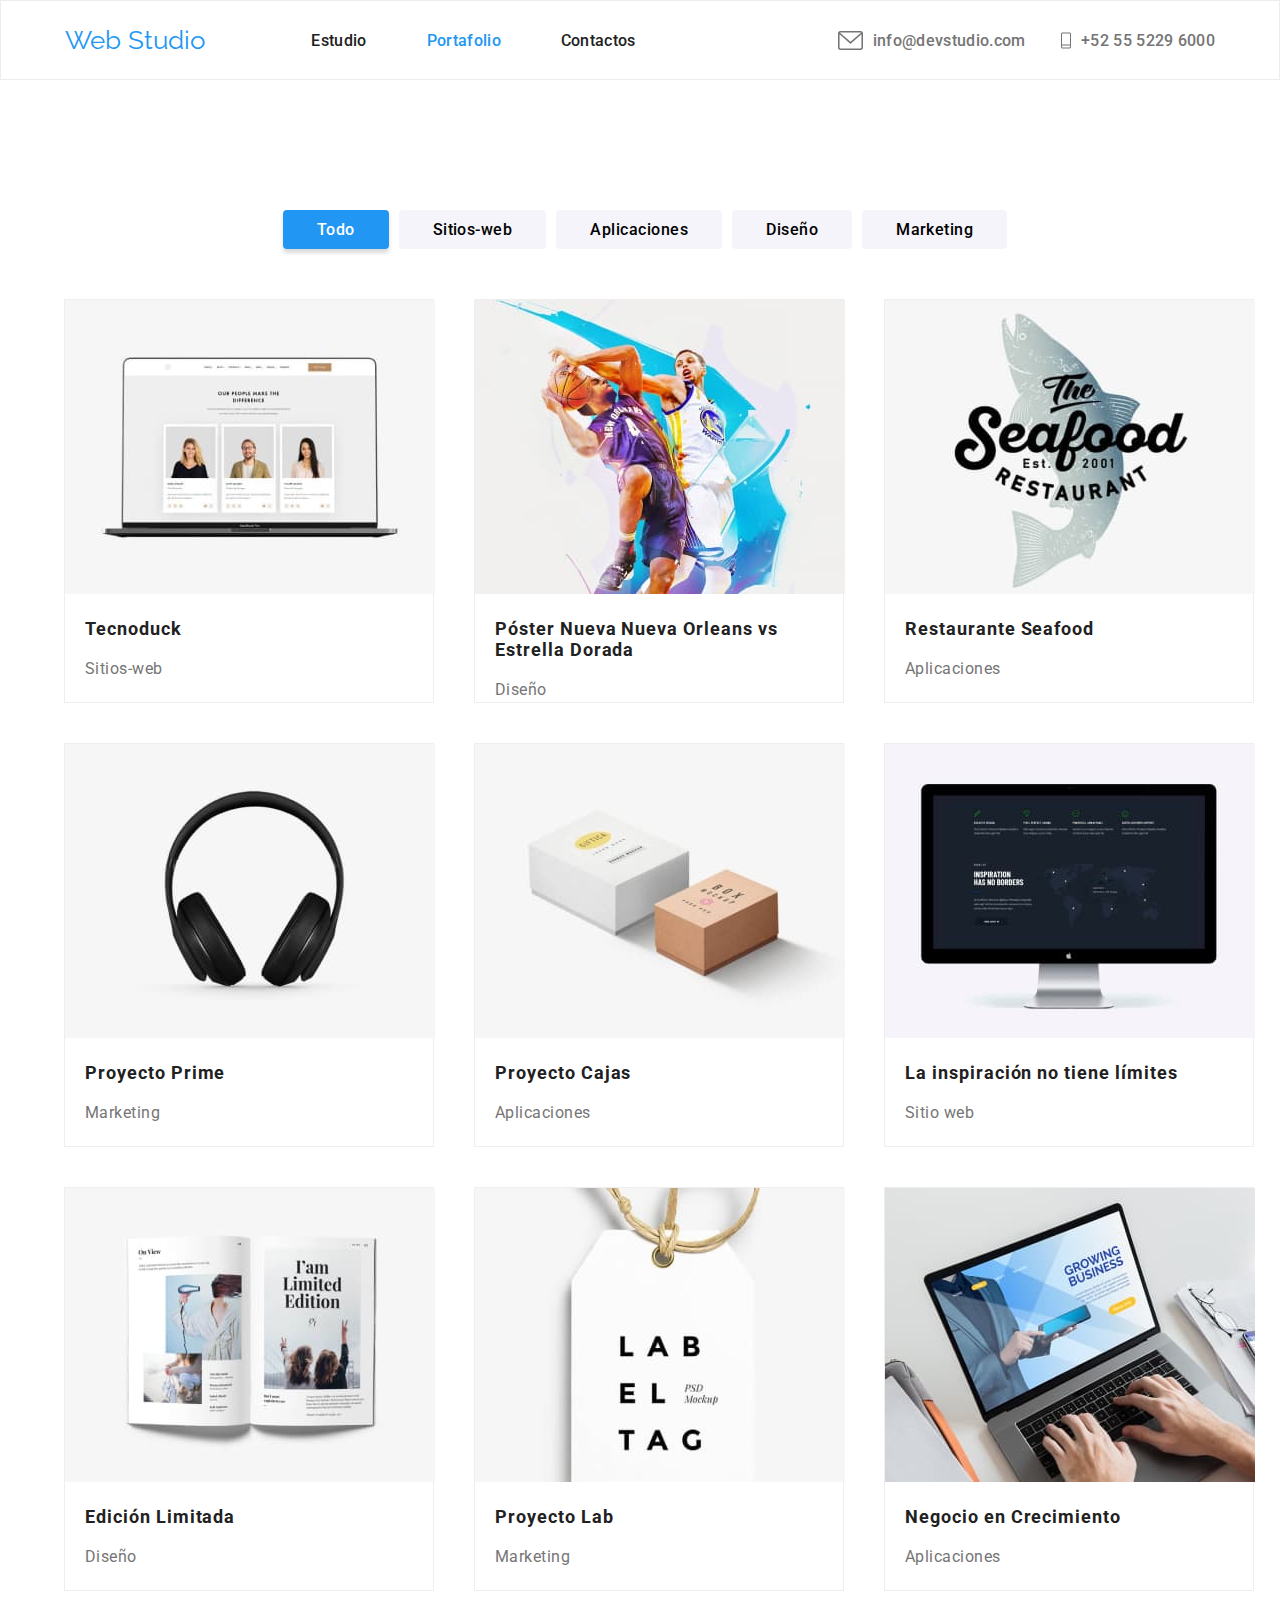
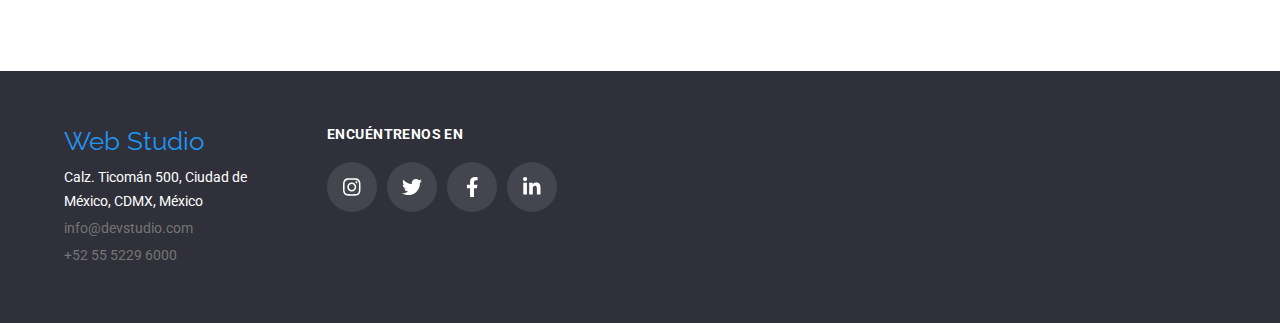
==== portfolio.html @ 3adb9156 "first commit" ====
<!DOCTYPE html>
<html lang="en">
  <head>
    <meta charset="UTF-8" />
    <meta http-equiv="X-UA-Compatible" content="IE=edge" />
    <meta name="viewport" content="width=device-width, initial-scale=1.0" />
    <link type="text/css" href="css/styles.css" rel="stylesheet" />
    <title>Portafolio</title>
    <!-- JS Library -->
    <script type="text/javascript" src="js/all.min.js"></script>
    <!-- Fuentes tipográficas -->
    <link
      href="https://fonts.googleapis.com/css2?family=Raleway:wght@700&family=Roboto:wght@400;500;700;900&display=swap"
      rel="stylesheet">
  </head>

  <body>
    <header class="header">
      <div class="header_container container">
        <div class="logo">
          <span><a href="/index.html">Web Studio</a></span>
        </div>
        <nav class="header-nav">
          <ul class="menu">
            <li class="item"><a class="link" href="/index.html">Estudio</a></li>
            <li class="item"><a class="link actual" href="/portfolio.html">Portafolio</a></li>
            <li class="item"><a class="link" href="#">Contactos</a></li>
          </ul>
        </nav>
        <ul class="contact-info">
          <li><img src="/images/sobre.svg" alt="icono email" /><a href="mailito:info@devstudio.com">info@devstudio.com</a></li>
          <li><img src="/images/Vector.svg" alt="icono teléfono" /><a href="tel:+525552296000">+52 55 5229 6000</a></li>
        </ul>
      </div>
    </header>
    <main>
      <section class="section">
        <div class="container section_portfolio">
          <ul class="buttons_portfolio">
            <li><button type="button" class="button-portfolio actual">Todo</button></li>
            <li><button type="button" class="button-portfolio">Sitios-web</button></li>
            <li><button type="button" class="button-portfolio">Aplicaciones</button></li>
            <li><button type="button" class="button-portfolio">Diseño</button></li>
            <li><button type="button" class="button-portfolio">Marketing</button></li>
          </ul>
          <section class="portfolio_cards">
            <div class="portfolio-card">
              <img src="images/portfolio/1-tecnoduck.jpg" alt="Portatil mostrando un sitio web" width="370">
              <br>
              <h4>Tecnoduck</h4>
              <p>Sitios-web</p>
            </div>
            <div class="portfolio-card">
              <img src="images/portfolio/2-nueva-orleans-vs-estrella-dorada.jpg" alt="Dos jugadores de baloncesto compitiendo por la pelota" width="370">
              <br>
              <h4>Póster Nueva Nueva Orleans vs Estrella Dorada</h4>
              <p>Diseño</p>
            </div>
            <div class="portfolio-card">
              <img src="images/portfolio/3-seafood.jpg" alt="Imagotipo de restaurante Seafood" width="370">
              <br>
              <h4>Restaurante Seafood</h4>
              <p>Aplicaciones</p>
            </div>
            <div class="portfolio-card">
              <img src="images/portfolio/4-proyecto-prime.jpg" alt="Audífonos de diadema" width="370">
              <br>
              <h4>Proyecto Prime</h4>
              <p>Marketing</p>
            </div>
            <div class="portfolio-card">
              <img src="images/portfolio/5-proyecto-cajas.jpg" alt="Diseño de cajas" width="370">
              <br>
              <h4>Proyecto Cajas</h4>
              <p>Aplicaciones</p>
            </div>
            <div class="portfolio-card">
              <img src="images/portfolio/6-inspiracion-sin-limites.jpg" alt="Computador con diseño de una interfaz web" width="370">
              <br>
              <h4>La inspiración no tiene límites</h4>
              <p>Sitio web</p>
            </div>
            <div class="portfolio-card">
              <img src="images/portfolio/7-edicion-limitada.jpg" alt="Diseño de Revista" width="370">
              <br>
              <h4>Edición Limitada</h4>
              <p>Diseño</p>
            </div>
            <div class="portfolio-card">
              <img src="images/portfolio/8-proyecto-lab.jpg" alt="Diseño de etiqueta" width="370">
              <br>
              <h4>Proyecto Lab</h4>
              <p>Marketing</p>
            </div>
            <div class="portfolio-card">
              <img src="images/portfolio/9-negocio-crecimiento.jpg" alt="Manos trabajando en un computador" width="370">
              <br>
              <h4>Negocio en Crecimiento</h4>
              <p>Aplicaciones</p>
            </div>
          </section>
        </div>
      </section>
    </main>
    <footer class="footer">
      <div class="container footer_container">
        <div class="footer-address">
          <div class="logo">
            <span><a href="#">Web Studio</a></span>
          </div>
          <address class="item-footer">
            Calz. Ticomán 500, Ciudad de <br>México, CDMX, México
          </address>
          <address class="contact-info-footer">
            <a href="mailito:info@devstudio.com">info@devstudio.com</a>
            <br>
            <a href="tel:+525552296000">+52 55 5229 6000</a>
          </address>
        </div>
        <div class="social">
          <h4>Encuéntrenos en</h4>
          <ul>
            <li><a href="#" target="_blank"><i class="fab fa-instagram"></i></a></li>
            <li><a href="#" target="_blank"><i class="fab fa-twitter"></i></a></li>
            <li><a href="#" target="_blank"><i class="fab fa-facebook-f"></i></a></li>
            <li><a href="#" target="_blank"><i class="fab fab fa-linkedin-in"></i></a></li>
          </ul>
        </div>
      </div>
    </footer>
  </body>
</html>
---- css/styles.css ----
/*Fuente tipográfica*/
/*<link rel="preconnect" href="https://fonts.googleapis.com">
<link rel="preconnect" href="https://fonts.gstatic.com" crossorigin>
<link href="https://fonts.googleapis.com/css2?family=Raleway:wght@700&family=Roboto:wght@400;500;700;900&display=swap" rel="stylesheet">*/
/* @import url("https://fonts.googleapis.com/css2?family=Raleway:wght@700&family=Roboto:wght@400;500;700;900&display=swap"); */

* {
  margin: 0;
  padding: 0;
  box-sizing: border-box;
}

body {
  color: #212121;
  font-family: "Roboto", sans-serif;
}

.container {
  width: 90%;
  margin: auto;
}

/* Header */
.header {
  background-color: #fff;
  border: 1px solid #ececec;
  height: 80px;
  display: flex;
}

.header_container {
  display: flex;
  flex-direction: row;
  align-items: center;
  justify-content: space-between;
}

.logo span a {
  color: #2196f3;
  font-family: "Raleway", sans-serif;
  text-decoration: none;
  font-size: 26px;
}

.menu {
  display: flex;
  list-style: none;
}

.menu li {
  margin-right: 60px;
}

/* .header-nav .menu .item {
    margin: 0 50px;
} */

.contact-info li {
  margin-left: 40px;
}

.menu .item a {
  text-decoration: none;
}

.menu .link {
  color: #212121;
  font-weight: 500;
  letter-spacing: 0.02rem;
}

.menu .item a:hover,
.header .contact-info li a:hover,
.menu .item a.actual,
.footer_container .contact-info-footer a:hover {
  color: #2196f3;
}

.menu li a:actual {
  color: #2196f3;
}

.header_container .contact-info {
  display: flex;
  list-style: none;
  justify-content: center;
}

.header .contact-info li a {
  color: #757575;
  text-decoration: none;
  font-weight: 500;
  letter-spacing: 0.02rem;
}

/* Primera sección */

.first_section {
  background-color: #2f303a;
  box-shadow: 0px 4px 4px rgba(0, 0, 0, 0.15);
}

.section .first-section {
  display: flex;
  flex-direction: column;
  justify-content: center;
  align-items: center;
  height: 600px;
}

.main-title {
  color: #fff;
  font-size: 44px;
  text-align: center;
  text-transform: uppercase;
  letter-spacing: 0.06em;
  line-height: 1.3;
  width: 696px;
}

.button-service {
  background-color: #2196f3;
  box-shadow: 0px 4px 4px rgba(0, 0, 0, 0.15);
  border-radius: 4px;
  border-color: transparent;
  color: #fff;
  font-size: 1rem;
  font-weight: 700;
  letter-spacing: 0.06em;
  margin-top: 30px;
  padding: 10px 32px;
  cursor: pointer;
}

/* Sección Descripción */

.description {
  display: flex;
  flex-direction: row;
  list-style: none;
  padding: 80px 0;
  justify-content: space-between;
}

.description li {
  text-decoration: none;
  width: 300px;
}

.description li h4 {
  font-size: 14px;
  font-weight: 700;
  line-height: 4;
  text-transform: uppercase;
}

.description li p {
  color: #757575;
  font-size: 14px;
  line-height: 1.7;
}

.sub-section h2 {
  text-align: center;
  font-size: 36px;
}

.sub-section .images {
  display: flex;
  flex-direction: row;
  justify-content: space-between;
  padding: 50px 0;
}

.sub-section .images li {
  list-style: none;
}

/* Sección Nuestro equipo */
.section_three {
  background-color: #f5f4fa;
  height: 648px;
}

.section-three {
  padding: 50px 0;
}

.section-three h2 {
  text-align: center;
  font-size: 36px;
  padding: 50px 0;
}

.cards {
  display: flex;
  flex-direction: row;
  justify-content: space-between;
}

.card {
  width: 270px;
  height: 368px;
  box-shadow: 0px 4px 4px rgba(0, 0, 0, 0.15);
}

.card h4 {
  text-align: center;
  letter-spacing: 0.03rem;
  padding: 15px 0;
}

.card p {
  text-align: center;
  color: #757575;
  letter-spacing: 0.03rem;
}

/* Footer */
.footer {
  display: flex;
  background-color: #2f303a;
  height: 252px;
  align-items: center;
}

.footer .logo {
  padding: 0 0 10px;
}

.footer .item-footer {
  color: #fff;
  font-size: 14px;
  font-style: unset;
  line-height: 1.7;
}

.footer .contact-info-footer a {
  color: #757575;
  font-size: 14px;
  text-decoration: none;
}

.contact-info-footer {
  font-style: unset;
  line-height: 1.7;
}

/* -----Estilos portafolio----- */
/* Menú Portfolio */
.contact-info li img {
  padding-right: 10px;
}
.contact-info li {
  display: flex;
  text-align: center;
  justify-content: center;
}

/* Botones Portafolio */
.section_portfolio {
  padding: 80px 0;
}
.buttons_portfolio {
  display: flex;
  justify-content: center;
  list-style: none;
  padding: 50px 0;
}
.button-portfolio {
  background-color: #f5f4fa;
  border-radius: 4px;
  border-color: transparent;
  cursor: pointer;
  font-size: 1rem;
  font-family: "Roboto", sans-serif;
  font-weight: 500;
  letter-spacing: 0.03em;
  padding: 8px 32px;
  margin-left: 10px;
}

.button-portfolio:hover,
.button-portfolio.actual {
  background-color: #2196f3;
  color: #fff;
  box-shadow: 0px 4px 4px rgba(0, 0, 0, 0.15);
}

/* Tarjetas Portafolio */
.portfolio_cards {
  /* display: flex;
  flex-wrap: wrap;*/
  /* justify-content: center; */
  /* padding-bottom: 80px; */
  display: grid;
  grid-template-columns: repeat(3, 1fr);
  gap: 40px;
}
.portfolio-card {
  background: #fff;
  border: 1px solid #eee;
  /* flex-grow: 1; */
  width: 370px;
  height: 404px;
  margin: auto;
  /* margin-right: 20px;
  margin-left: 20px;
  margin-bottom: 40px; */
}
.portfolio-card:hover {
  box-shadow: 1px 4px 6px rgba(0, 0, 0, 0.16);
}

.portfolio-card h4 {
  font-size: 18px;
  text-align: left;
  letter-spacing: 0.06rem;
  padding: 20px;
}

.portfolio-card p {
  font-size: 1rem;
  text-align: left;
  color: #757575;
  letter-spacing: 0.03rem;
  padding-left: 20px;
}
/* ----Footer Social ----*/
.footer_container {
  display: flex;
}

.social {
  margin-left: 80px;
}
.social h4 {
  color: #fff;
  font-size: 14px;
  text-transform: uppercase;
  letter-spacing: 0.03em;
}

.social ul {
  list-style: none;
  display: flex;
  margin: auto;
  font-size: 20px;
  transition: all 0.2s;
  padding: 20px 0;
}
.social li {
  background: rgba(255, 255, 255, 0.1);
  border-radius: 50%;
  text-align: center;
  line-height: 2.5;
  width: 50px;
  height: 50px;
  margin: auto;
}

.social ul li a {
  color: #fff;
}

.social li:not(:last-child) {
  margin-right: 10px;
}
.social li:hover {
  background-color: #2196f3;
}
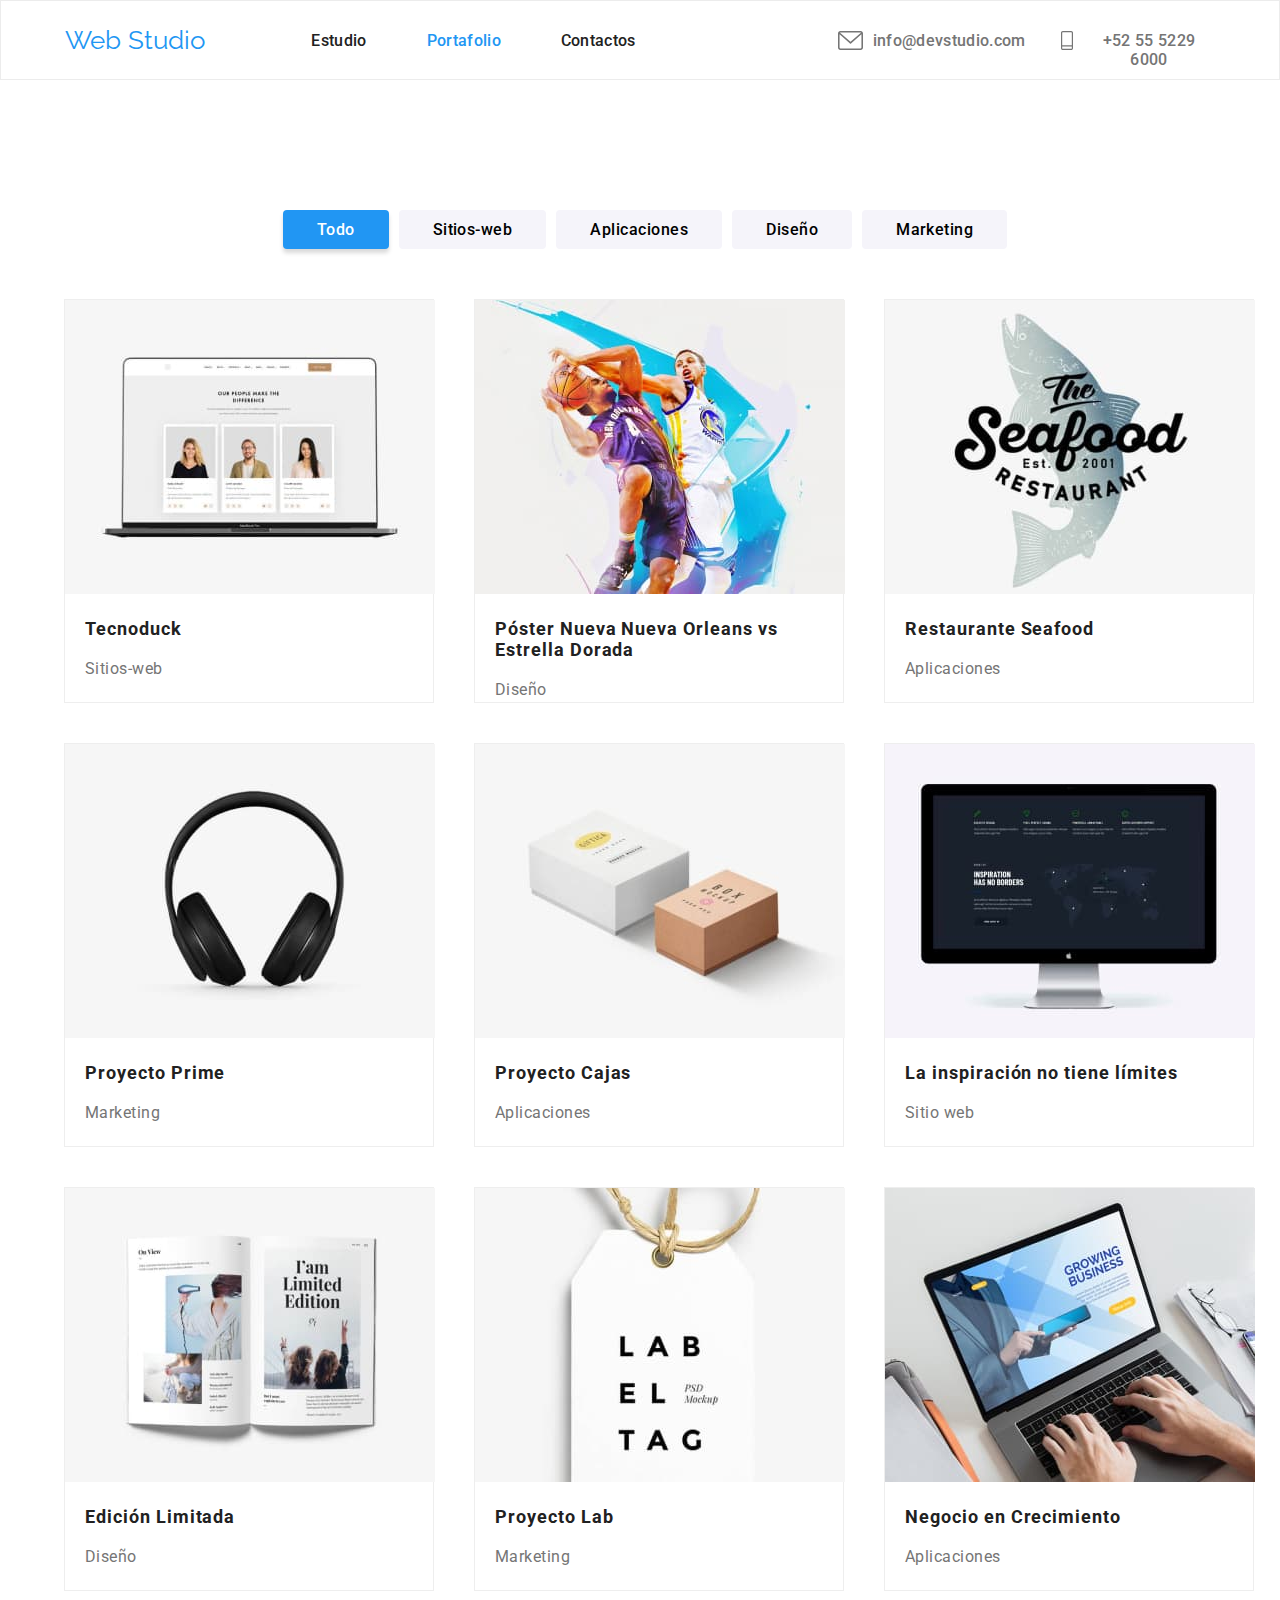
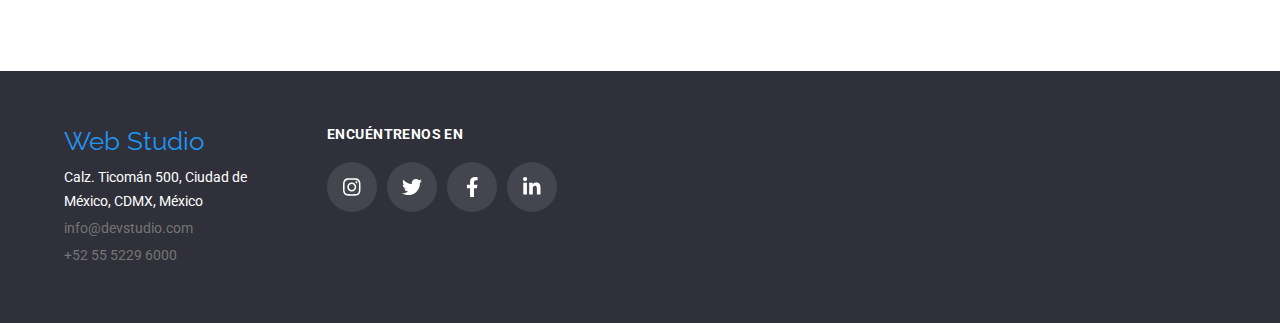
==== commit c06a1d70: "Update portfolio.html" ====
--- a/portfolio.html
+++ b/portfolio.html
@@ -28,8 +28,8 @@
           </ul>
         </nav>
         <ul class="contact-info">
-          <li><img src="/images/sobre.svg" alt="icono email" /><a href="mailito:info@devstudio.com">info@devstudio.com</a></li>
-          <li><img src="/images/Vector.svg" alt="icono teléfono" /><a href="tel:+525552296000">+52 55 5229 6000</a></li>
+          <li><img src="images/sobre.svg" alt="icono email"><a href="mailito:info@devstudio.com">info@devstudio.com</a></li>
+          <li><img src="images/vector.svg" alt="icono teléfono"><a href="tel:+525552296000">+52 55 5229 6000</a></li>
         </ul>
       </div>
     </header>
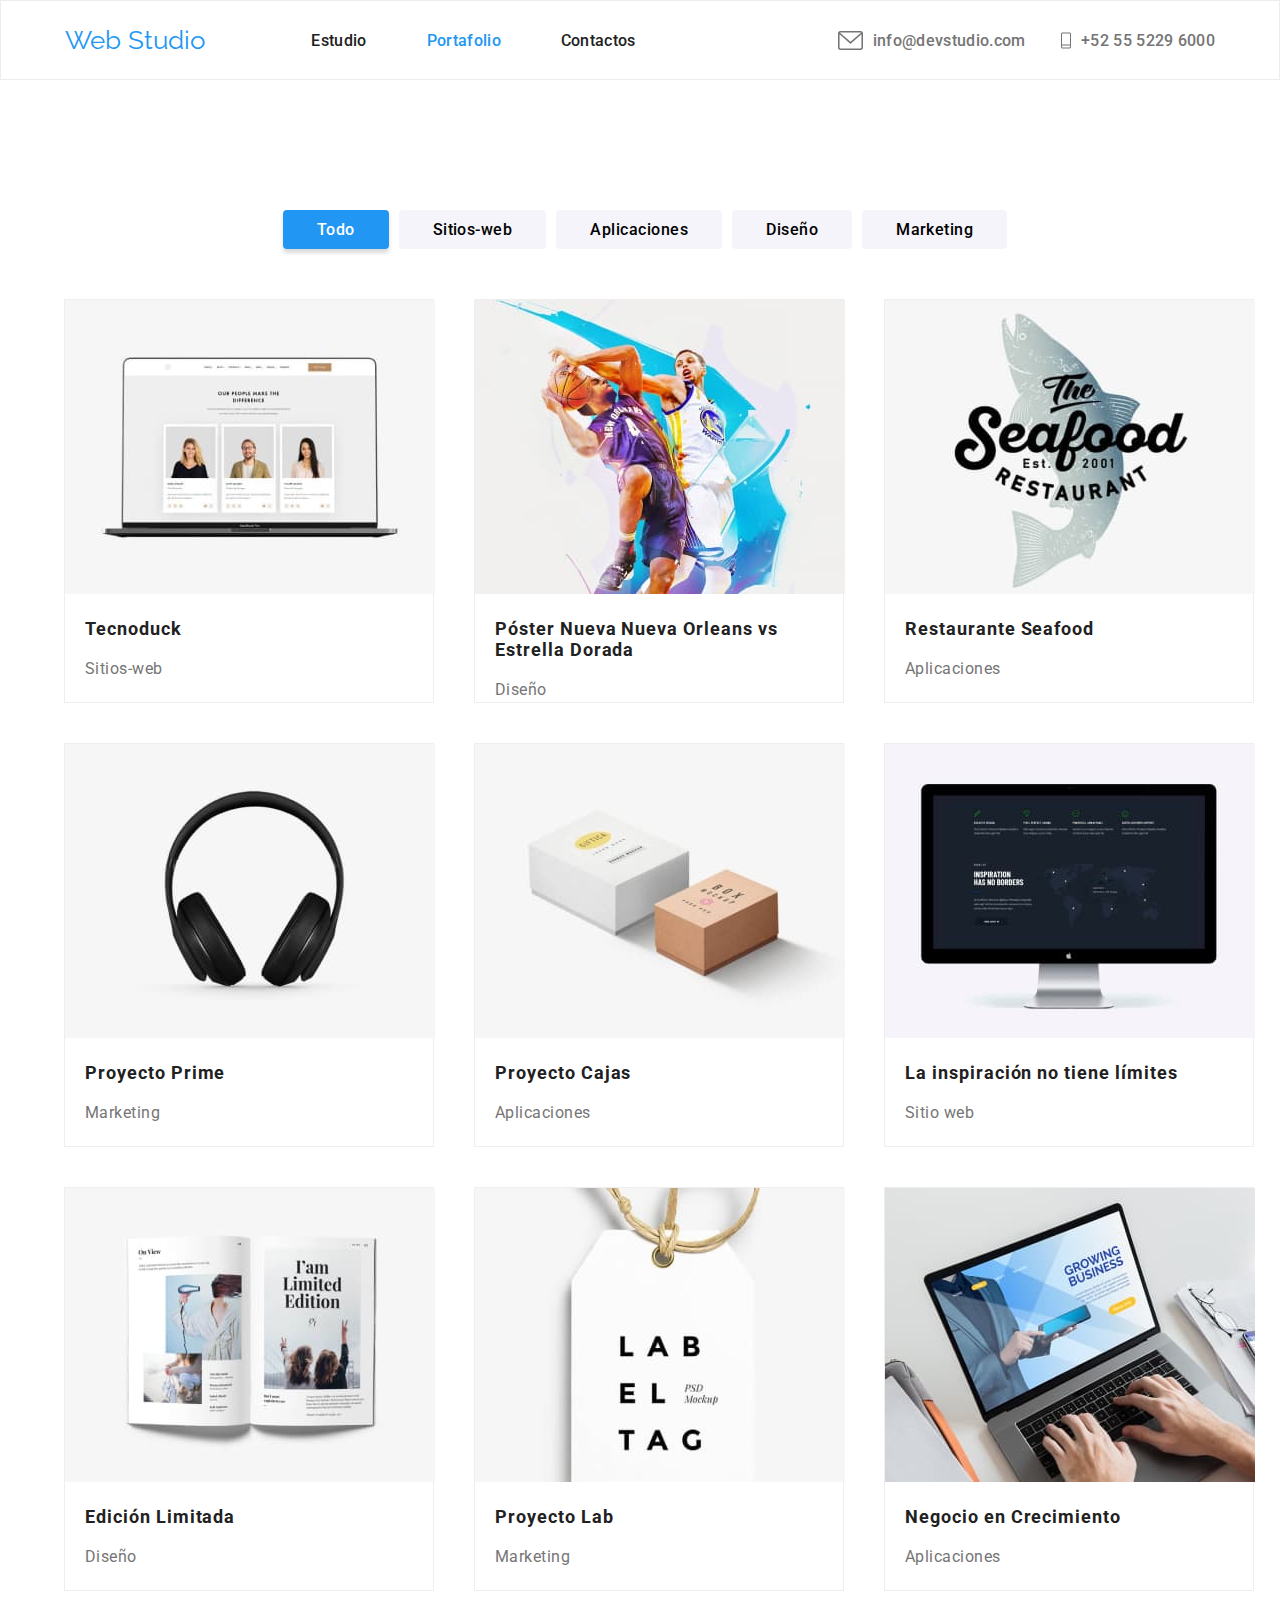
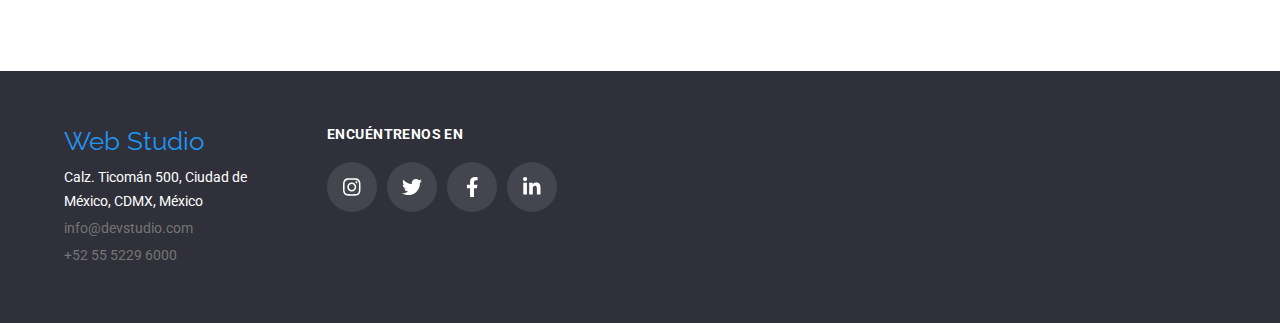
==== commit 5af3fe9c: "Correciones" ====
--- a/portfolio.html
+++ b/portfolio.html
@@ -29,7 +29,7 @@
         </nav>
         <ul class="contact-info">
           <li><img src="images/sobre.svg" alt="icono email"><a href="mailito:info@devstudio.com">info@devstudio.com</a></li>
-          <li><img src="images/vector.svg" alt="icono teléfono"><a href="tel:+525552296000">+52 55 5229 6000</a></li>
+          <li><img src="images/tel.svg" alt="icono teléfono"><a href="tel:+525552296000">+52 55 5229 6000</a></li>
         </ul>
       </div>
     </header>
--- a/css/styles.css
+++ b/css/styles.css
@@ -72,7 +72,14 @@
 .menu .item a:hover,
 .header .contact-info li a:hover,
 .menu .item a.actual,
-.footer_container .contact-info-footer a:hover {
+.footer_container .contact-info-footer a:hover, 
+
+.menu .item a:focus,
+.header .contact-info li a:focus,
+.menu .item a.actual,
+.footer_container .contact-info-footer a:focus 
+
+{
   color: #2196f3;
 }
 
@@ -130,6 +137,12 @@
   margin-top: 30px;
   padding: 10px 32px;
   cursor: pointer;
+  transition: all 0.7s;
+}
+.button-service:hover, .button-service:focus{
+  background-color: #f5f4fa;
+  color:#2196f3;
+  transition: all 0.7s;
 }
 
 /* Sección Descripción */
@@ -281,7 +294,7 @@
 }
 
 .button-portfolio:hover,
-.button-portfolio.actual {
+.button-portfolio.actual, .button-portfolio:focus {
   background-color: #2196f3;
   color: #fff;
   box-shadow: 0px 4px 4px rgba(0, 0, 0, 0.15);
@@ -368,4 +381,4 @@
 }
 .social li:hover {
   background-color: #2196f3;
-}
+}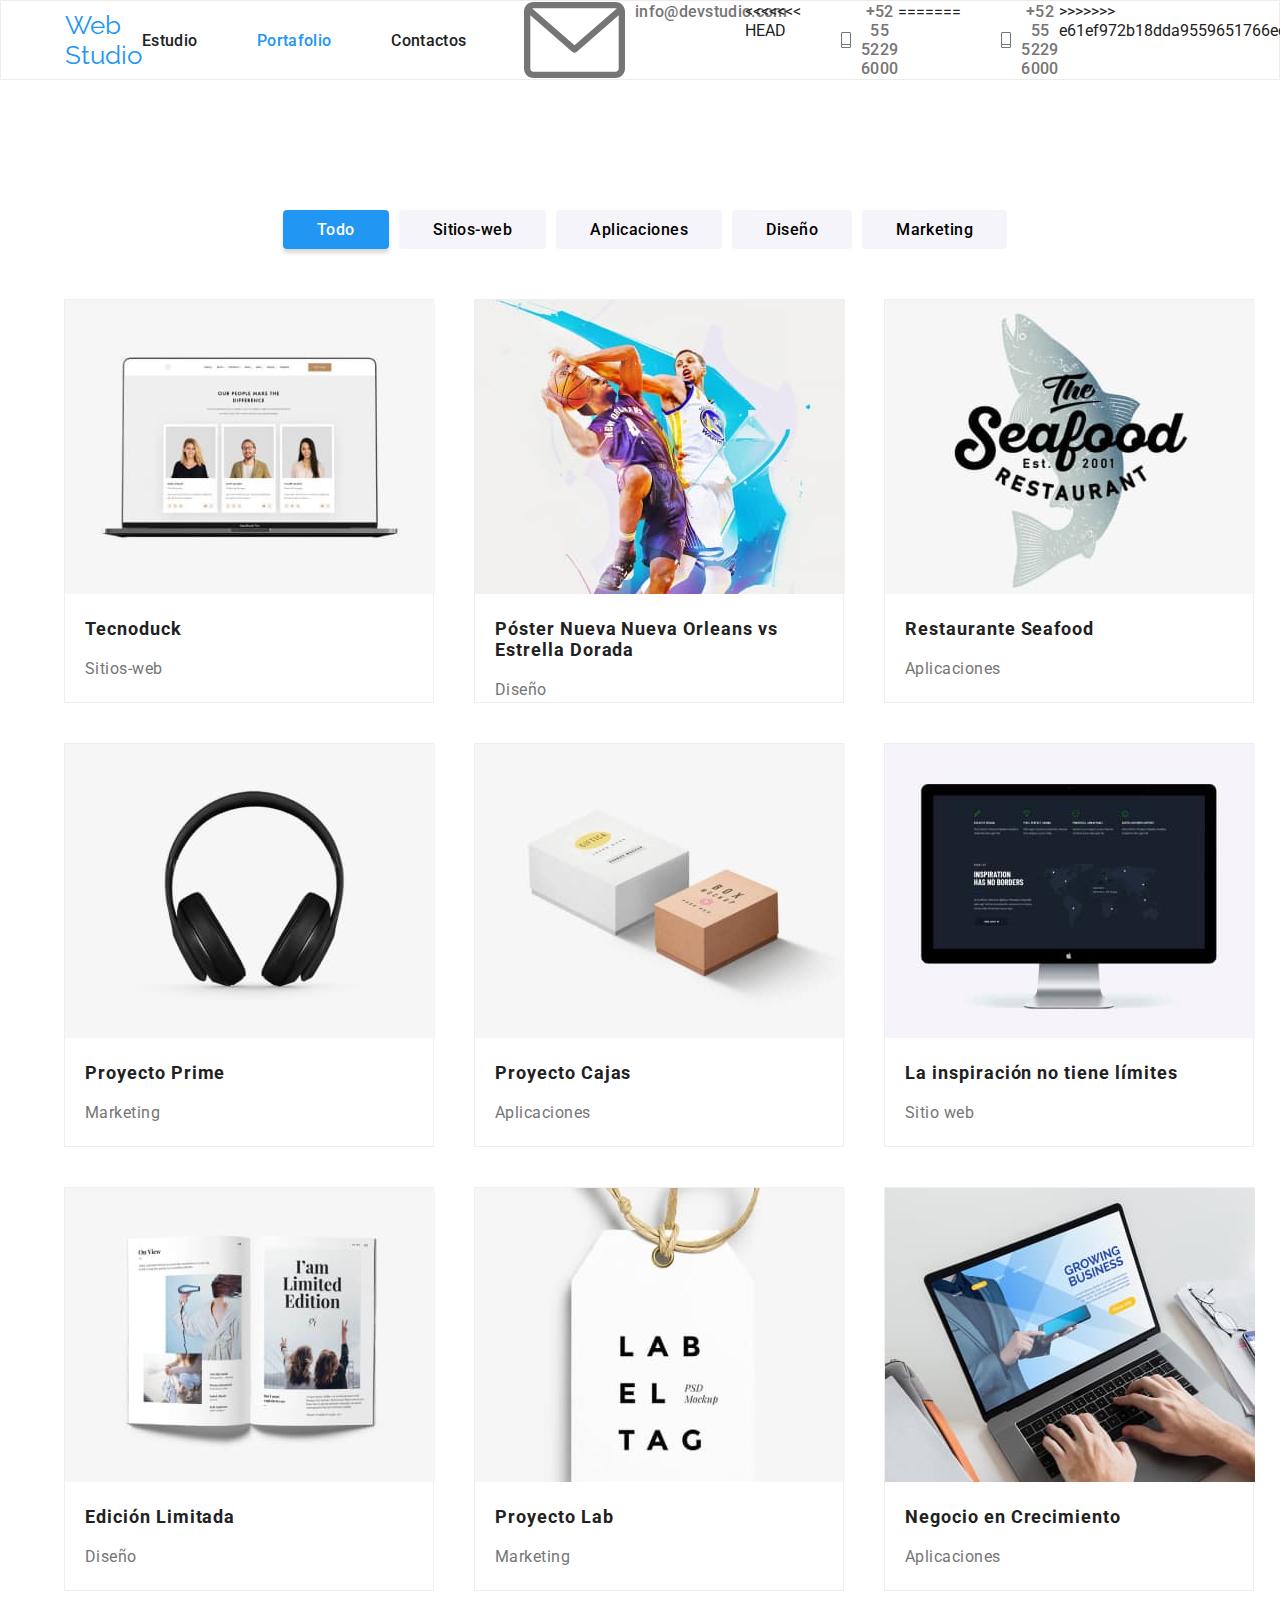
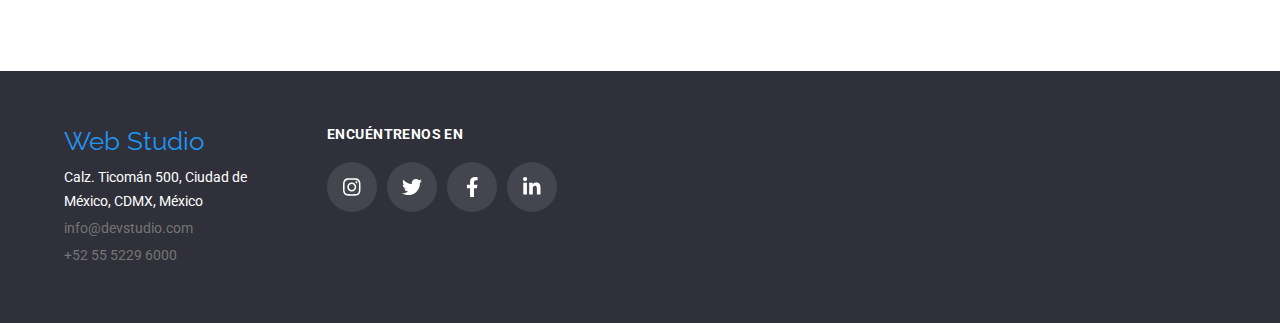
==== commit 92348a55: "Merge branch 'main' of https://github.com/anapereirar/goit-markup-hw-02" ====
--- a/portfolio.html
+++ b/portfolio.html
@@ -18,18 +18,22 @@
     <header class="header">
       <div class="header_container container">
         <div class="logo">
-          <span><a href="/index.html">Web Studio</a></span>
+          <span><a href="/goit-markup-hw-02/index.html">Web Studio</a></span>
         </div>
         <nav class="header-nav">
           <ul class="menu">
-            <li class="item"><a class="link" href="/index.html">Estudio</a></li>
-            <li class="item"><a class="link actual" href="/portfolio.html">Portafolio</a></li>
+            <li class="item"><a class="link" href="/goit-markup-hw-02/index.html">Estudio</a></li>
+            <li class="item"><a class="link actual" href="/goit-markup-hw-02/portfolio.html">Portafolio</a></li>
             <li class="item"><a class="link" href="#">Contactos</a></li>
           </ul>
         </nav>
         <ul class="contact-info">
           <li><img src="images/sobre.svg" alt="icono email"><a href="mailito:info@devstudio.com">info@devstudio.com</a></li>
+<<<<<<< HEAD
           <li><img src="images/tel.svg" alt="icono teléfono"><a href="tel:+525552296000">+52 55 5229 6000</a></li>
+=======
+          <li><img src="images/vector.svg" alt="icono teléfono"><a href="tel:+525552296000">+52 55 5229 6000</a></li>
+>>>>>>> e61ef972b18dda9559651766ec109b97c755e49d
         </ul>
       </div>
     </header>
--- a/css/styles.css
+++ b/css/styles.css
@@ -176,6 +176,7 @@
 .sub-section h2 {
   text-align: center;
   font-size: 36px;
+  margin-top: 40px;
 }
 
 .sub-section .images {
@@ -183,6 +184,7 @@
   flex-direction: row;
   justify-content: space-between;
   padding: 50px 0;
+  margin-bottom: 50px;
 }
 
 .sub-section .images li {
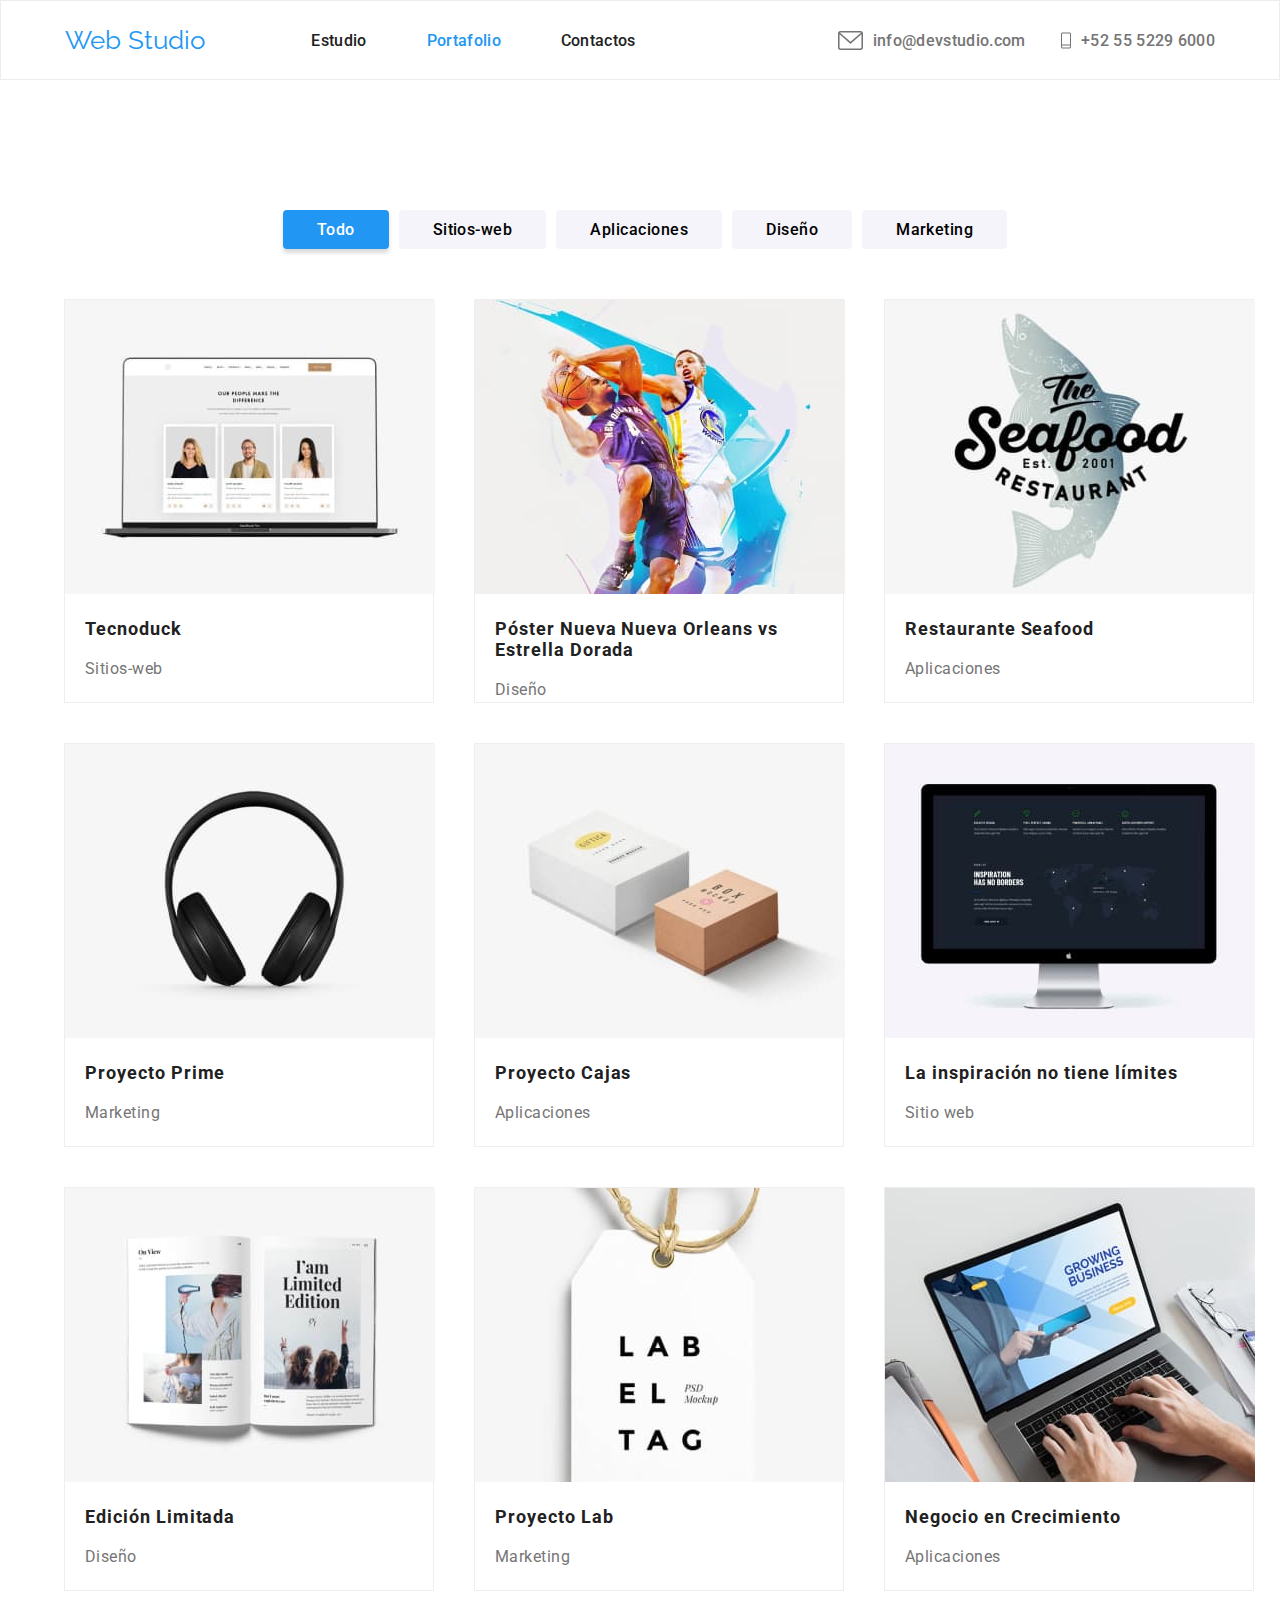
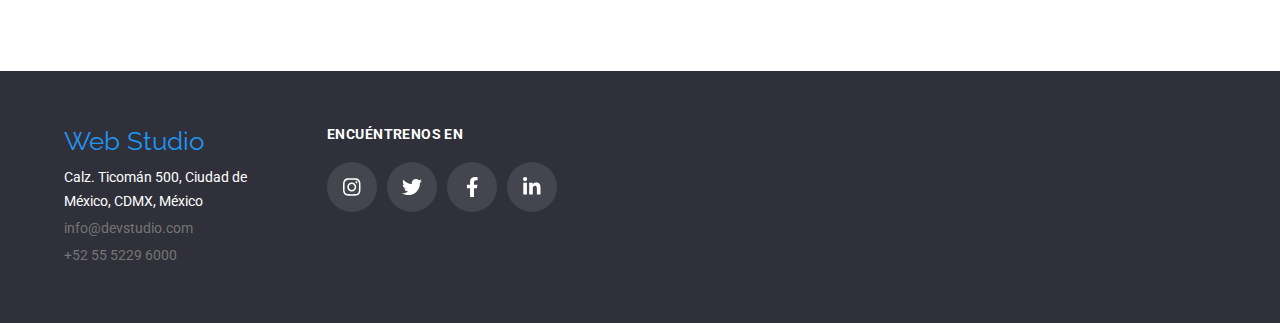
==== commit 85389f7f: "Correcciones" ====
--- a/portfolio.html
+++ b/portfolio.html
@@ -29,11 +29,7 @@
         </nav>
         <ul class="contact-info">
           <li><img src="images/sobre.svg" alt="icono email"><a href="mailito:info@devstudio.com">info@devstudio.com</a></li>
-<<<<<<< HEAD
           <li><img src="images/tel.svg" alt="icono teléfono"><a href="tel:+525552296000">+52 55 5229 6000</a></li>
-=======
-          <li><img src="images/vector.svg" alt="icono teléfono"><a href="tel:+525552296000">+52 55 5229 6000</a></li>
->>>>>>> e61ef972b18dda9559651766ec109b97c755e49d
         </ul>
       </div>
     </header>
